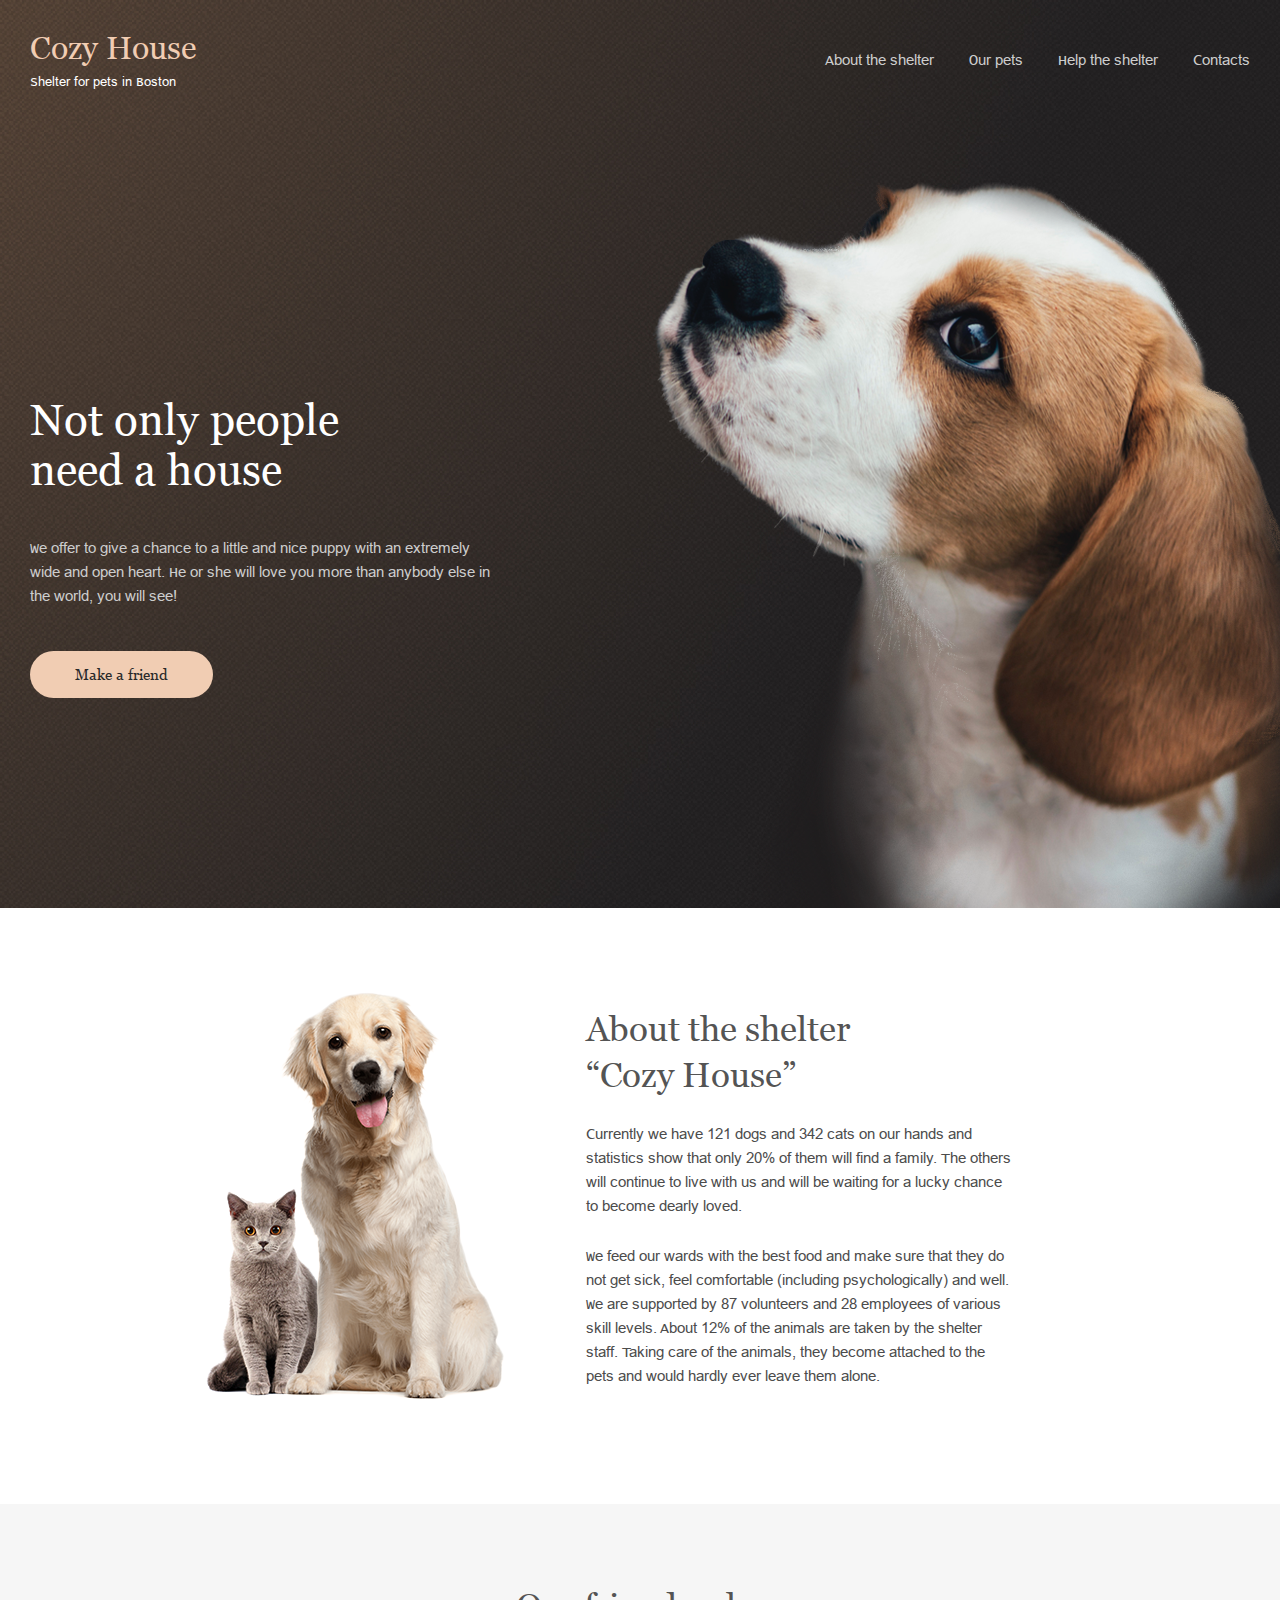
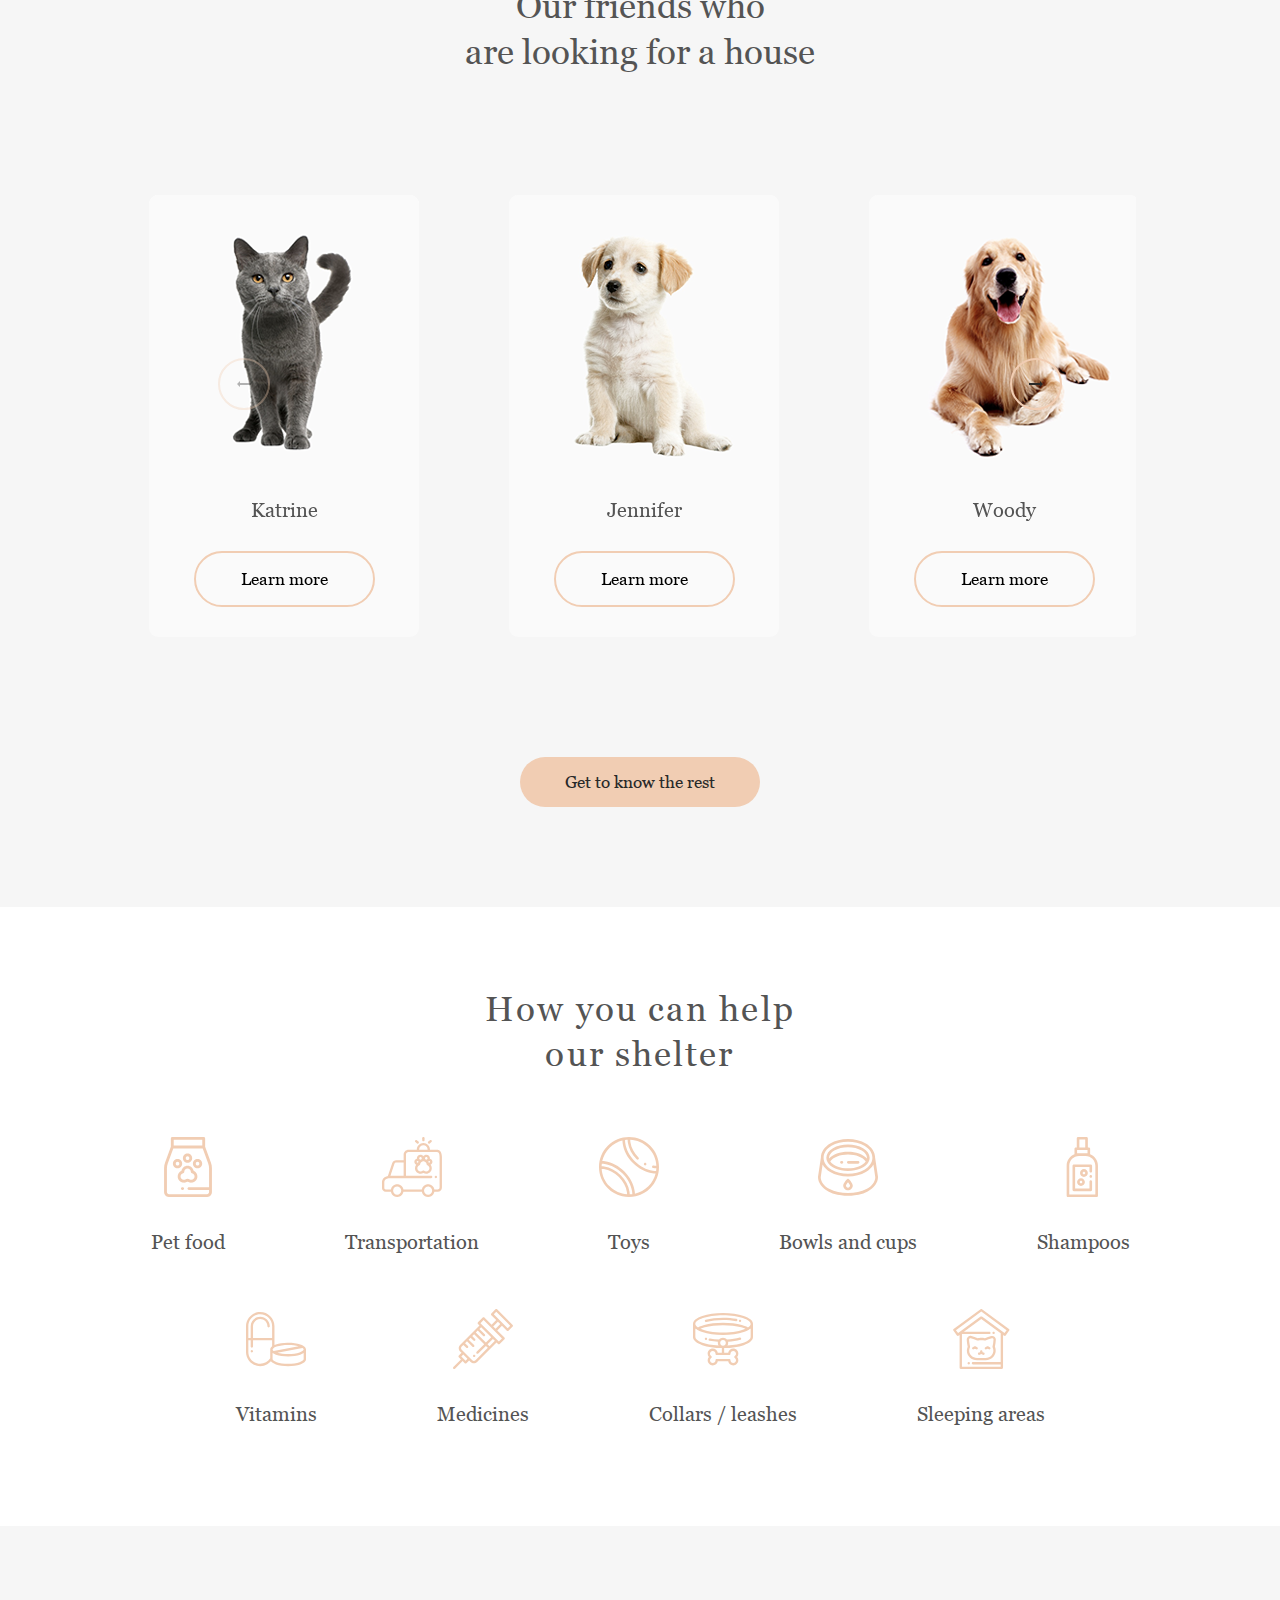
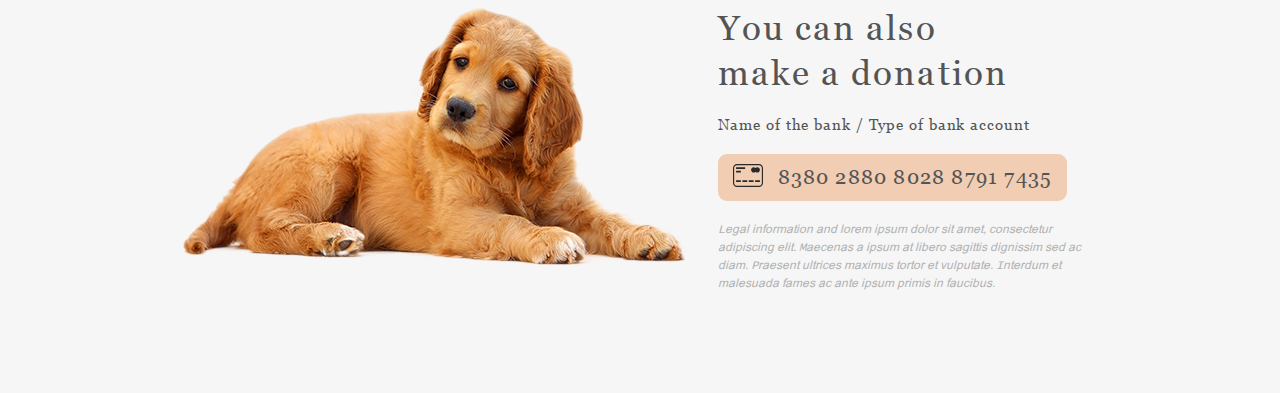
==== poluektovaalina-JSFEPRESCHOOL2024Q2-shelter/shelter/pages/main/index.html @ 7e3bb18a "Feat: add swiper and two block" ====
<!DOCTYPE html>
<html lang="en">
<head>
    <meta charset="UTF-8">
    <meta name="viewport" content="width=device-width, initial-scale=1.0">
    <title>Shelter</title>
    <link rel="stylesheet" href="style.css">
    <link rel="icon" href="../../assest/favicon/start-screen-puppy.ico">
    <link rel="stylesheet" href="https://cdn.jsdelivr.net/npm/swiper@11/swiper-bundle.min.css"/>
</head>
<body>
    <header class="header">
        <div class="container">
            <div class="header-main">
                <div class="header-logo">
                    <span class="logo-title">Cozy House</span>
                    <span class="logo-subtitle">Shelter for pets in Boston</span>
                </div>
                <nav class="header-menu">
                    <ul class="header-menu-list">
                        <li class="header-menu-item"><a href="#" class="header-menu-link">About the shelter</a></li>
                        <li class="header-menu-item"><a href="#" class="header-menu-link">Our pets</a></li>
                        <li class="header-menu-item"><a href="#" class="header-menu-link">Help the shelter</a></li>
                        <li class="header-menu-item"><a href="#" class="header-menu-link">Contacts</a></li>
                    </ul>
                </nav>
            </div>
        </div>
    </header>


    <main class="main">
        <section class="banner">
            <div class="container">
                <div class="banner-content">
                    <div class="content-heading">
                        <span>Not only people<br>need a house</span>
                    </div>
                    <div class="content-subheading">
                        <span>We offer to give a chance to a little and nice puppy with an extremely wide and open heart. He or she will love you more than anybody else in the world, you will see!</span>
                    </div>
                    <div class="content-btn">
                        <span>Make a friend</span>
                    </div>
                </div>
                <div class="banner-pic">
                    <img src="../../assest/images/png/start-screen-puppy.png" alt="start-screen-puppy">
                </div>
            </div>
        </section>
        <!-- About -->
        <section class="about">
            <!-- Container -->
            <div class="container">
                <div class="about-content">
                    <div class="about-content-pic">
                        <img src="../../assest/images/png/about-pets.png" alt="about-pets">
                    </div>
                    <div class="about-content-desc">
                        <div class="about-desc-heading">
                            <span>About the shelter<br> “Cozy House”</span>
                        </div>
                        <div class="about-desc-subtitle">
                            <span>Currently we have 121 dogs and 342 cats on our hands and statistics show that only 20% of them will find a family. The others will continue to live with us and will be waiting for a lucky chance to become dearly loved.</span>
                            <span>We feed our wards with the best food and make sure that they do not get sick, feel comfortable (including psychologically) and well. We are supported by 87 volunteers and 28 employees of various skill levels. About 12% of the animals are taken by the shelter staff. Taking care of the animals, they become attached to the pets and would hardly ever leave them alone.</span>
                        </div>
                    </div>
                </div>         
            </div>
            <!-- !Container -->
        </section>
        <!-- !About -->
        <!-- Pets -->   
         <section class="pets">
            <div class="container">
                <div class="pets-title">
                    <span>Our friends who<br>are looking for a house</span>
                </div>
                <div #swiperRef="" class="swiper mySwiper">
                    <div class="swiper-wrapper">
                        <div class="swiper-slide">
                            <div class="pets-slider-item-img">
                                <img src="../../assest/images/png/pets-katrine.png" alt="">
                            </div>
                            <div class="pets-slider-item-name">
                                <span>Katrine</span>
                            </div>
                            <div class="pets-slider-item-btn">
                                <span>Learn more</span>
                            </div>
                        </div>
                        <div class="swiper-slide">
                            <div class="pets-slider-item-img">
                                <img src="../../assest/images/png/pets-jennifer.png " alt="">
                            </div>
                            <div class="pets-slider-item-name">
                                <span>Jennifer</span>
                            </div>
                            <div class="pets-slider-item-btn">
                                <span>Learn more</span>
                            </div>
                        </div>
                        <div class="swiper-slide">
                            <div class="pets-slider-item-img">
                                <img src="../../assest/images/png/pets-woody.png" alt="">
                            </div>
                            <div class="pets-slider-item-name">
                                <span>Woody</span>
                            </div>
                            <div class="pets-slider-item-btn">
                                <span>Learn more</span>
                            </div>
                        </div>
                        <div class="swiper-slide">
                            <div class="pets-slider-item-img">
                                <img src="../../assest/images/png/pets-katrine.png" alt="">
                            </div>
                            <div class="pets-slider-item-name">
                                <span>Katrine</span>
                            </div>
                            <div class="pets-slider-item-btn">
                                <span>Learn more</span>
                            </div>
                        </div>
                        <div class="swiper-slide">
                            <div class="pets-slider-item-img">
                                <img src="../../assest/images/png/pets-jennifer.png " alt="">
                            </div>
                            <div class="pets-slider-item-name">
                                <span>Jennifer</span>
                            </div>
                            <div class="pets-slider-item-btn">
                                <span>Learn more</span>
                            </div>
                        </div>
                        <div class="swiper-slide">
                            <div class="pets-slider-item-img">
                                <img src="../../assest/images/png/pets-woody.png" alt="">
                            </div>
                            <div class="pets-slider-item-name">
                                <span>Woody</span>
                            </div>
                            <div class="pets-slider-item-btn">
                                <span>Learn more</span>
                            </div>
                        </div>
                    </div>
                    
                    
                </div>
                <div class="swiper-button-next"></div>
                <div class="swiper-button-prev"></div>

                <div class="pets-btn">
                    <span>Get to know the rest</span>
                </div>
            </div>
         </section>
        <!-- !Pets -->
        <!-- Help -->
         <section class="help">
            <div class="help-title">
                <span>
                    How you can help
                    our shelter
                </span>      
            </div>
            <div class="help-block">
                <div class="help-block-item">
                    <div class="help-icon">
                        <img src="../../assest/icons/icon-pet-food.svg" alt="icon-pet-food">
                    </div>    
                    <div class="help-name">
                        <span>Pet food</span>
                    </div> 
                </div>
                <div class="help-block-item">
                    <div class="help-icon">
                        <img src="../../assest/icons/icon-transportation.svg" alt="icon-pet-food">
                    </div>    
                    <div class="help-name">
                        <span>Transportation</span>
                    </div> 
                </div>
                <div class="help-block-item">
                    <div class="help-icon">
                        <img src="../../assest/icons/icon-toys.svg" alt="icon-pet-food">
                    </div>    
                    <div class="help-name">
                        <span>Toys</span>
                    </div> 
                </div>
                <div class="help-block-item">
                    <div class="help-icon">
                        <img src="../../assest/icons/icon-bowls-and-cups.svg" alt="icon-pet-food">
                    </div>    
                    <div class="help-name">
                        <span>Bowls and cups</span>
                    </div> 
                </div>
                <div class="help-block-item">
                    <div class="help-icon">
                        <img src="../../assest/icons/icon-shampoos.svg" alt="icon-pet-food">
                    </div>    
                    <div class="help-name">
                        <span>Shampoos</span>
                    </div> 
                </div>
                <div class="help-block-item">
                    <div class="help-icon">
                        <img src="../../assest/icons/icon-vitamins.svg" alt="icon-pet-food">
                    </div>    
                    <div class="help-name">
                        <span>Vitamins</span>
                    </div> 
                </div>
                <div class="help-block-item">
                    <div class="help-icon">
                        <img src="../../assest/icons/icon-medicines.svg" alt="icon-pet-food">
                    </div>    
                    <div class="help-name">
                        <span>Medicines</span>
                    </div> 
                </div>
                <div class="help-block-item">
                    <div class="help-icon">
                        <img src="../../assest/icons/icon-collars-leashes.svg" alt="icon-pet-food">
                    </div>    
                    <div class="help-name">
                        <span>Collars / leashes</span>
                    </div> 
                </div>
                <div class="help-block-item">
                    <div class="help-icon">
                        <img src="../../assest/icons/icon-sleeping-area.svg" alt="icon-pet-food">
                    </div>    
                    <div class="help-name">
                        <span>Sleeping areas</span>
                    </div> 
                </div>
            </div>
         </section>
        <!-- !Help -->
        <!-- Contacts -->
         <section class="contacts">
            <div class="container">
                <div class="contacts-block">
                    <div class="contact-img">
                        <img src="../../assest/images/png/donation-dog.png" alt="donation-dog">
                    </div>
                    <div class="contacts-content">
                        <div class="contact-content-title">
                            <span>You can also make a donation</span>
                        </div>
                        <div class="contact-content-desc">
                            <span>Name of the bank / Type of bank account</span>
                        </div>
                        <div class="content-card">
                            <div class="content-card-icon">
                                <img src="../../assest/icons/credit-card.svg" alt="credit-card">
                            </div>
                            <div class="content-card-number">
                                <span>8380 2880 8028 8791 7435</span>
                            </div>
                        </div>
                        <div class="contact-content-ending">
                            <span>
                                Legal information and lorem ipsum dolor sit amet, consectetur adipiscing elit. Maecenas a ipsum at libero sagittis dignissim sed ac diam. Praesent ultrices maximus tortor et vulputate. Interdum et malesuada fames ac ante ipsum primis in faucibus.
                            </span>
                        </div>
                    </div>
                </div>
            </div>
         </section>
        <!-- !Contacts -->
    </main>
    
    
    <footer class="footer">
        <div class="container">
        </div>
    </footer>

    <script src="https://cdn.jsdelivr.net/npm/swiper@11/swiper-bundle.min.js"></script>
    <script src="script.js"></script>
</body>
</html>
---- poluektovaalina-JSFEPRESCHOOL2024Q2-shelter/shelter/pages/main/style.css ----
*{
    margin: 0;
    padding: 0;
    box-sizing: border-box;
}

@font-face {
    font-family: 'Georgia-Regular';
    src: url('../../assest/fonts/Georgia.woff2') format('woff2');
    font-weight: 400;
    font-style: normal;
}

@font-face {
    font-family: 'Arial-Regular';
    src: url('../../assest/fonts/ArialMT.woff2') format('woff2');
    font-weight: 400;
    font-style: normal;
}

html{
    --color-primary: #F1CDB3;
    --color-primary-light: #FDDCC4;
    --color-light-xl:#FFFFFF;
    --color-light-s:#FAFAFA;
    --color-light-l:#F6F6F6;    
    --color-dark-s:#CDCDCD;    
    --color-dark-m:#B2B2B2;    
    --color-dark-l:#545454;    
    --color-dark-xl:#4C4C4C;    
    --color-dark-2xl:#444444;    
    --color-dark-3xl:#292929;    
    --start-screen-gradient-background:#211F20;    
    --footer-gradient-background:#211F20;    
}
.wrapper{
    width: 100%;
    background-image: url(../../assest/images/jpg/start-screen-background-group.jpg);
    background-repeat: no-repeat;
    background-size: cover;
}

/* Header */
.header{
    background-image: url(../../assest/images/jpg/start-screen-background-group.jpg);
    background-repeat: no-repeat;
    background-size: cover;
}
.header-main {
    display: flex;
    justify-content: space-between;
    padding: 30px 0;
}
.container {
    max-width: 1280px;
    margin: 0 auto;
    padding: 0 30px;
}
.header-logo {
    display: flex;
    flex-direction: column;
    gap: 10px;
}
.logo-title {
    font-family: 'Georgia-Regular';
    font-size: 32px;
    color: var(--color-primary);
}
.logo-subtitle {
    font-family: 'Arial-Regular';
    font-size: 13px;
    color: var(--color-light-xl);
}
.header-menu {
    display: flex;
    align-items: center;
}
.header-menu-list {
    display: flex;
    gap: 35px;
}
.header-menu-item {
    list-style-type: none;
}
.header-menu-link:hover {
    color: var(--color-light-s);
}
.header-menu-link {
    text-decoration: none;
    font-family: 'Arial-Regular';
    color: var(--color-dark-s);
    font-size: 15px;
}
/* !Header */

.main {
}

/* Banner */
.banner {
    background-image: url(../../assest/images/jpg/start-screen-background-group.jpg);
    background-repeat: no-repeat;
    background-size: cover;
    background-position-y: -120px;
}

.banner .container{
    display: flex;
    justify-content: space-between;
    align-items: center;
    gap: 45px;
    padding-top: 60px;
}
.banner-content {
    width: 49%;
    height: max-content;
    display: flex;
    flex-direction: column;
    gap: 42px;
}
.content-heading {
    font-family: 'Georgia-Regular';
    font-size: 44px;
    color: var(--color-light-xl);
    /* padding-right: 150px; */

}
.content-subheading {
    font-family: 'Arial-Regular';
    font-size: 15px;
    color: var(--color-dark-s);
    line-height: 160%;
    max-width: 460px;
}
.content-btn {
    display: flex;
}
.content-btn span{
    background-color: var(--color-primary);
    border-radius: 35px;
    padding: 15px 45px;
    font-family: 'Georgia-Regular';
    font-size: 15px;
    color: var(--color-dark-3xl);
}
.banner-pic {
    width: 49%;
}

/* !Banner */
/* About */
.about {
    background-color: var(--color-light-xl);
    padding: 80px 0 100px 0;
}
.about-content {
    display: flex;
    gap: 120px;
    align-items: center;
    padding: 0 175px;
}
.about-content-pic {
    width: 30%;
}
.about-content-desc {
    display: flex;
    flex-direction: column;
    gap: 25px;
}
.about-desc-heading {
    font-family: 'Georgia-Regular';
    font-size: 2.188rem;
    line-height: 130%;
    letter-spacing: 6%;
    color: var(--color-dark-l);
}
.about-desc-subtitle {
    display: flex;
    flex-direction: column;
    gap: 25px;
    max-width: 430px;
}
.about-desc-subtitle span{
    font-family: 'Arial-Regular';
    color: var(--color-dark-xl);
    line-height: 160%;
    font-size: 0.938rem;
}

/* !About */
/* Pets */

.pets {
    padding: 80px 0 100px 0;
    background-color: var(--color-light-l);
    position: relative;
}
.pets .container {
    display: flex;
    align-items: center;
    flex-direction: column;
}
.pets-title span{
    font-family: 'Georgia-Regular';
    font-size: 2.188rem;
    line-height: 130%;
    letter-spacing: 6%;
    color: var(--color-dark-l);
}
.pets-title {
    text-align: center;
}
.pets-wrapper {
    padding: 60px 0;
}
.pets-container {
    overflow: hidden;
    background-color: palegreen;
}
.slider-track {
    display: flex;
    transition: all .4s ease;
    gap: 10px;

}
.slider-item {
    display: flex;
    flex-direction: column;
    background-color: var(--color-light-s);
    min-width: 270px;
    height: max-content;
    border-radius: 9px 9px 0 0;
    overflow: hidden;
}
.pets-slider-item-img {
}
.pets-slider-item-name{
    padding: 30px 0;
    text-align: center;
}

.pets-slider-item-name span{
    font-family: 'Georgia-Regular';
    font-size: 1.25rem;
    line-height: normal;
    letter-spacing: 6%;
    color: var(--color-dark-l);
}
.pets-slider-item-btn{
    display: flex;
    justify-content: center;
    padding-bottom: 30px;
    cursor: pointer;
}
.pets-slider-item-btn span {
    font-family: 'Georgia-Regular';
    line-height: 130%;
    letter-spacing: 6%;
    font-size: 1.063rem;
    padding: 15px 45px;
    border-radius: 35px;
    border: 2px solid var(--color-primary);
}
.slider-buttons {
    position: relative;

}
.btn-prev,
.swiper-button-prev {
    min-width: 52px;
    min-height: 52px;
    background-color: transparent;
    border: 2px solid var(--color-primary);
    border-radius: 50%;
    background-image: url("../../assest/icons/Arrow-prev.svg");
    background-repeat: no-repeat;
    background-position: center;
    cursor: pointer;
    position: absolute;
    top: 50%;
    left: 17% !important;
    transform: translateY(-50%);
}
.swiper-button-prev::after{
    content: none !important;
}
.swiper-button-next::after{
    content: none !important;
}

.btn-next,
.swiper-button-next {
    min-width: 52px;
    min-height: 52px;
    background-color: transparent;
    border: 2px solid var(--color-primary);
    border-radius: 50%;
    background-image: url("../../assest/icons/Arrow-next.svg");
    background-repeat: no-repeat;
    background-position: center;
    cursor: pointer;
    position: absolute;
    top: 50%;
    right: 17% !important;
    transform: translateY(-50%);
}
.swiper-button-next:hover{
    background-color: var(--color-primary);
    transition: all .4s ease;
}
.swiper-button-prev:hover{
    background-color: var(--color-primary);
    transition: all .4s ease;
}
.pets-btn{
    display: flex;
    justify-content: center;
    cursor: pointer;
}
.pets-btn span{
    font-family: 'Georgia-Regular';
    padding: 15px 45px;
    color: var(--color-dark-3xl);
    background-color: var(--color-primary);
    border-radius: 35px;
    font-size: 1.063rem;

}
/* !Pets */

.swiper{
    padding: 60px 0 !important;
    max-width: 992px;
    margin: 0 !important;
    display: flex !important;
    justify-content: center;
}
.swiper-vertical .swiper-wrapper{
    display: flex;
    flex-direction: row !important;
    gap: 10px;
}
.swiper .swiper-wrapper{
    padding: 60px 0;
    display: flex;
    justify-content: center;
    gap: 90px;
    margin: 0 0 0 400px;
}
.swiper .swiper-wrapper .swiper-slide{
    display: flex;
    flex-direction: column;
    background-color: var(--color-light-s);
    min-width: 270px;
    height: max-content !important;
    border-radius: 9px;
    overflow: hidden;
    flex-shrink: 1;
    align-items: center;
    width: 22% !important;
    margin: 0 !important;
}

.swiper .swiper-wrapper .swiper-slide .pets-slider-item-name{
    padding: 30px 0;
    text-align: center;
}

/* HELP */
.help-title{
    display: flex;
    justify-content: center;
    padding: 80px 0 60px 0;
}
.help-title span{
    font-family: 'Georgia-Regular';
    font-style: normal;
    font-weight: 400;
    font-size: 35px;
    line-height: 45px;
    color: var(--color-dark-l);
    letter-spacing: 0.06em;
    width: 318px;
    text-align: center;
}

.help-block{
    max-width: 1026px;
    display: flex;
    gap: 55px 120px;
    padding-bottom: 100px;
    margin: 0 auto;
    justify-content: center;
    flex-wrap: wrap;
}

.help-block-item{
    width: max-content;
    display: flex;
    flex-direction: column;
    align-items: center;
    gap: 30px;
    cursor: pointer;
}
.help-block-item .help-name{
    font-family: 'Georgia-Regular';
    text-wrap: nowrap;
    font-style: normal;
    font-weight: 400;
    font-size: 20px;
    line-height: 23px;
    color: var(--color-dark-l);
}

/* !HELP */
/* CONTACTS */
.contacts{
    background-color: var(--color-light-l);
    padding: 80px 0 100px 0;
}
.contacts-block{
    display: flex;
    justify-content: center;
    gap: 30px;
}

.contact-content-title span{
    font-family: 'Georgia-Regular';
    font-style: normal;
    font-weight: 400;
    font-size: 35px;
    line-height: 45px;
    color: var(--color-dark-l);
    width: 300px;
    display: inline-block;
    letter-spacing: 0.06em;
    padding-bottom: 20px;
}

.contact-content-desc span{
    font-family: 'Georgia-Regular';
    font-style: normal;
    font-weight: 400;
    font-size: 15px;
    line-height: 110%;
    letter-spacing: 0.06em;
    color: var(--color-dark-l);
}

.content-card{
    display: flex;
    align-items: center;
    gap: 15px;
    background-color: var(--color-primary);
    width: max-content;
    padding: 10px 15px;
    border-radius: 9px;
    margin: 20px 0;
}

.content-card-number span{
    font-family: 'Georgia-Regular';
    font-style: normal;
    font-weight: 400;
    font-size: 20px;
    line-height: 23px;
    letter-spacing: 0.06em;
    color: var(--color-dark-l);
}
.contact-content-ending span{
    font-family: 'Arial-Regular';
    font-style: italic;
    font-weight: 400;
    font-size: 12px;
    line-height: 18px;
    color: var(--color-dark-m);
    width: 380px;
    display: inline-block;
}
/* !CONTACTS */
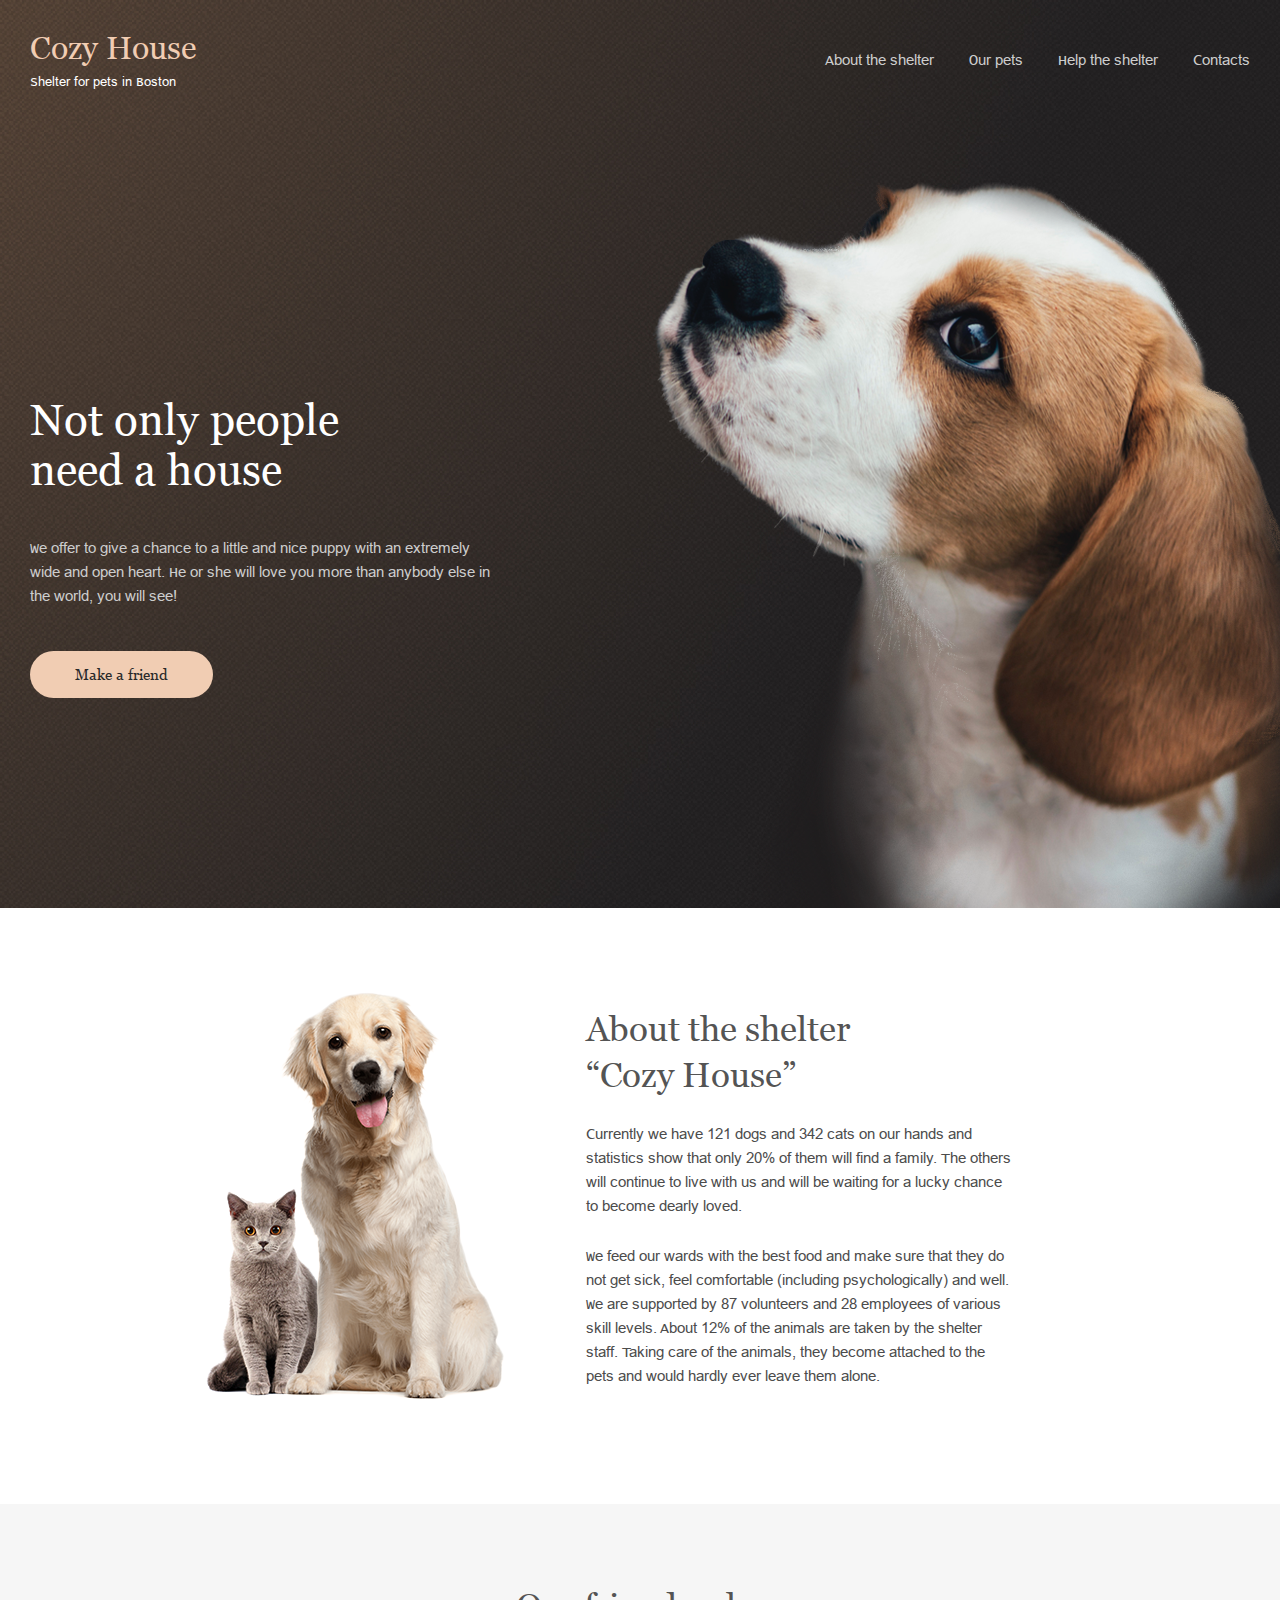
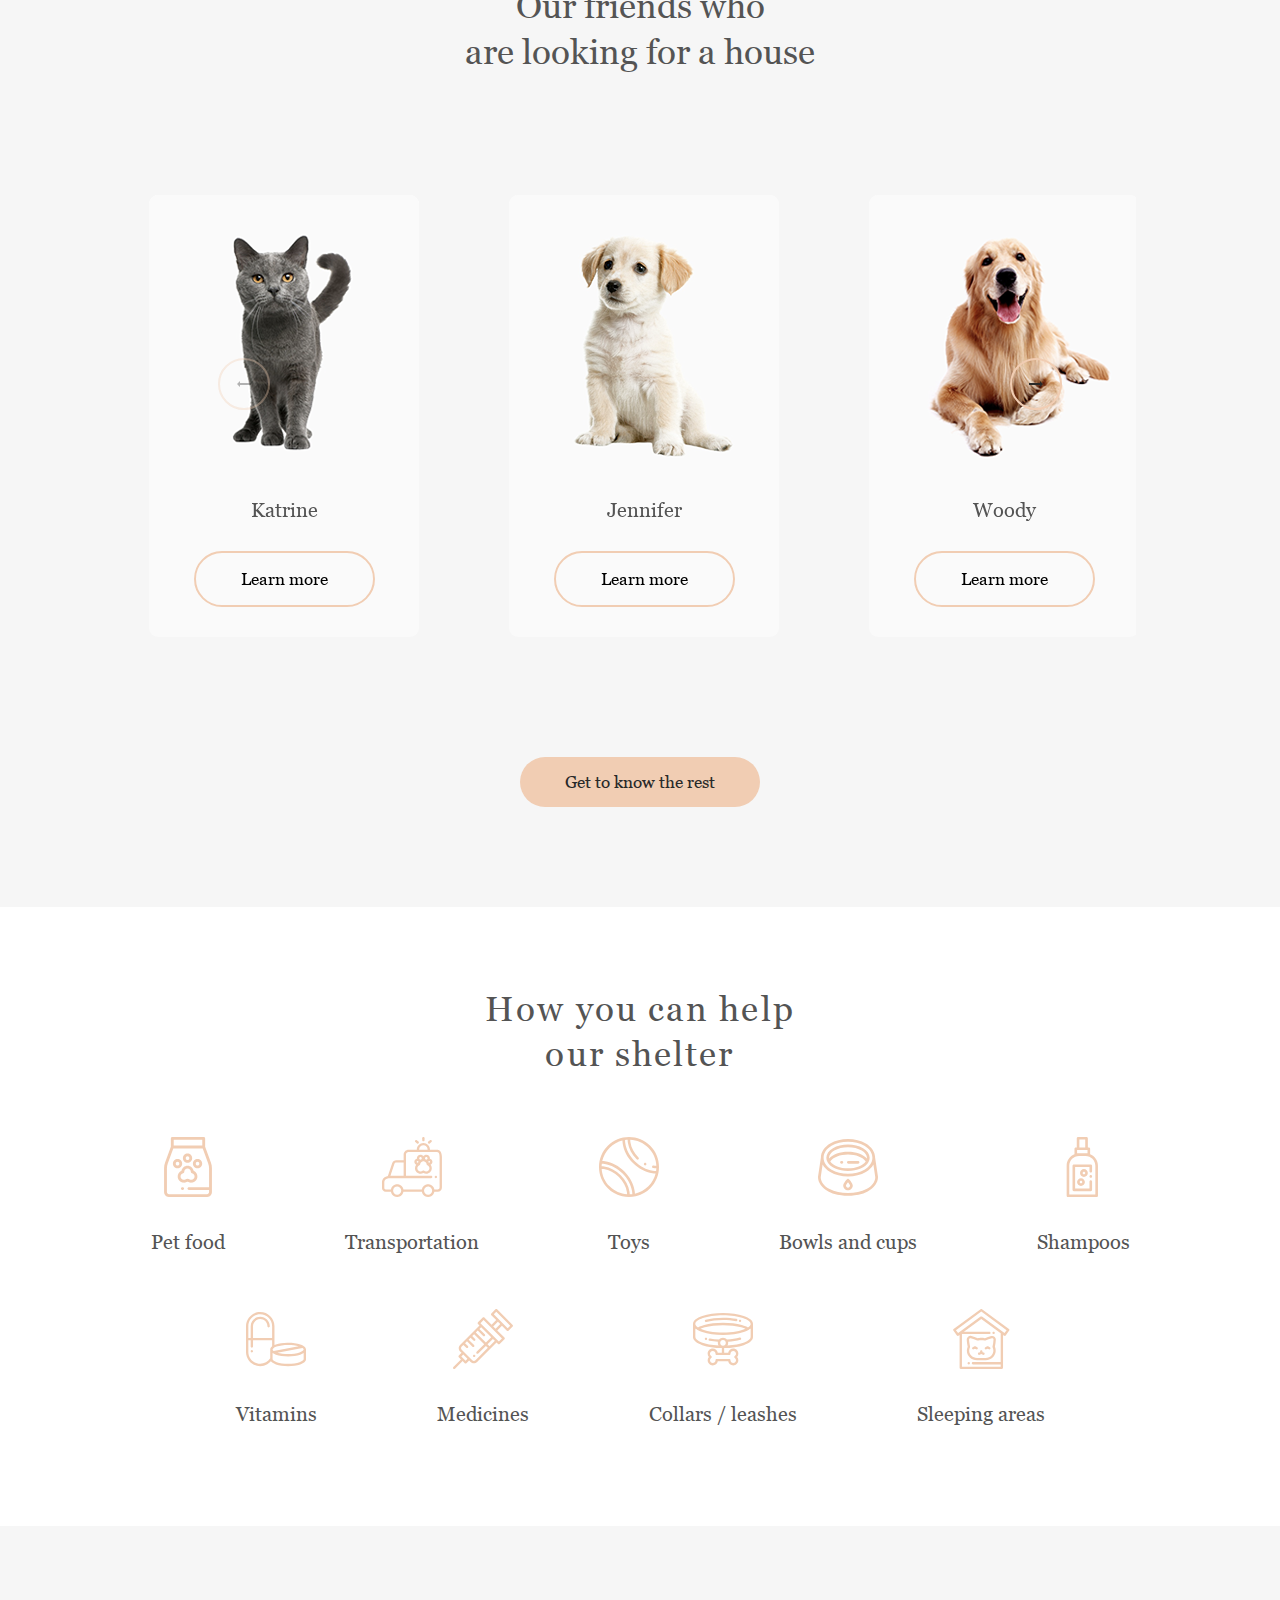
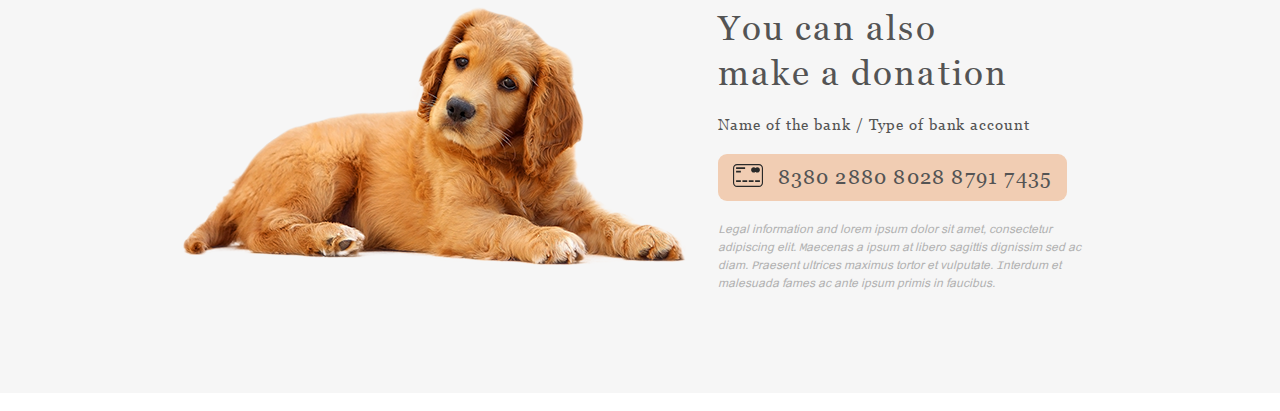
==== commit 91d9ebf6: "create cite" ====
--- a/poluektovaalina-JSFEPRESCHOOL2024Q2-shelter/shelter/pages/main/index.html
+++ b/poluektovaalina-JSFEPRESCHOOL2024Q2-shelter/shelter/pages/main/index.html
@@ -273,13 +273,22 @@
             </div>
          </section>
         <!-- !Contacts -->
+
+
     </main>
     
     
     <footer class="footer">
         <div class="container">
         </div>
+
+        <div class="modal-pets">
+            <div class="close-icon">
+                <img src="../../assest/icons/" alt="">
+            </div>
+        </div>
     </footer>
+
 
     <script src="https://cdn.jsdelivr.net/npm/swiper@11/swiper-bundle.min.js"></script>
     <script src="script.js"></script>
